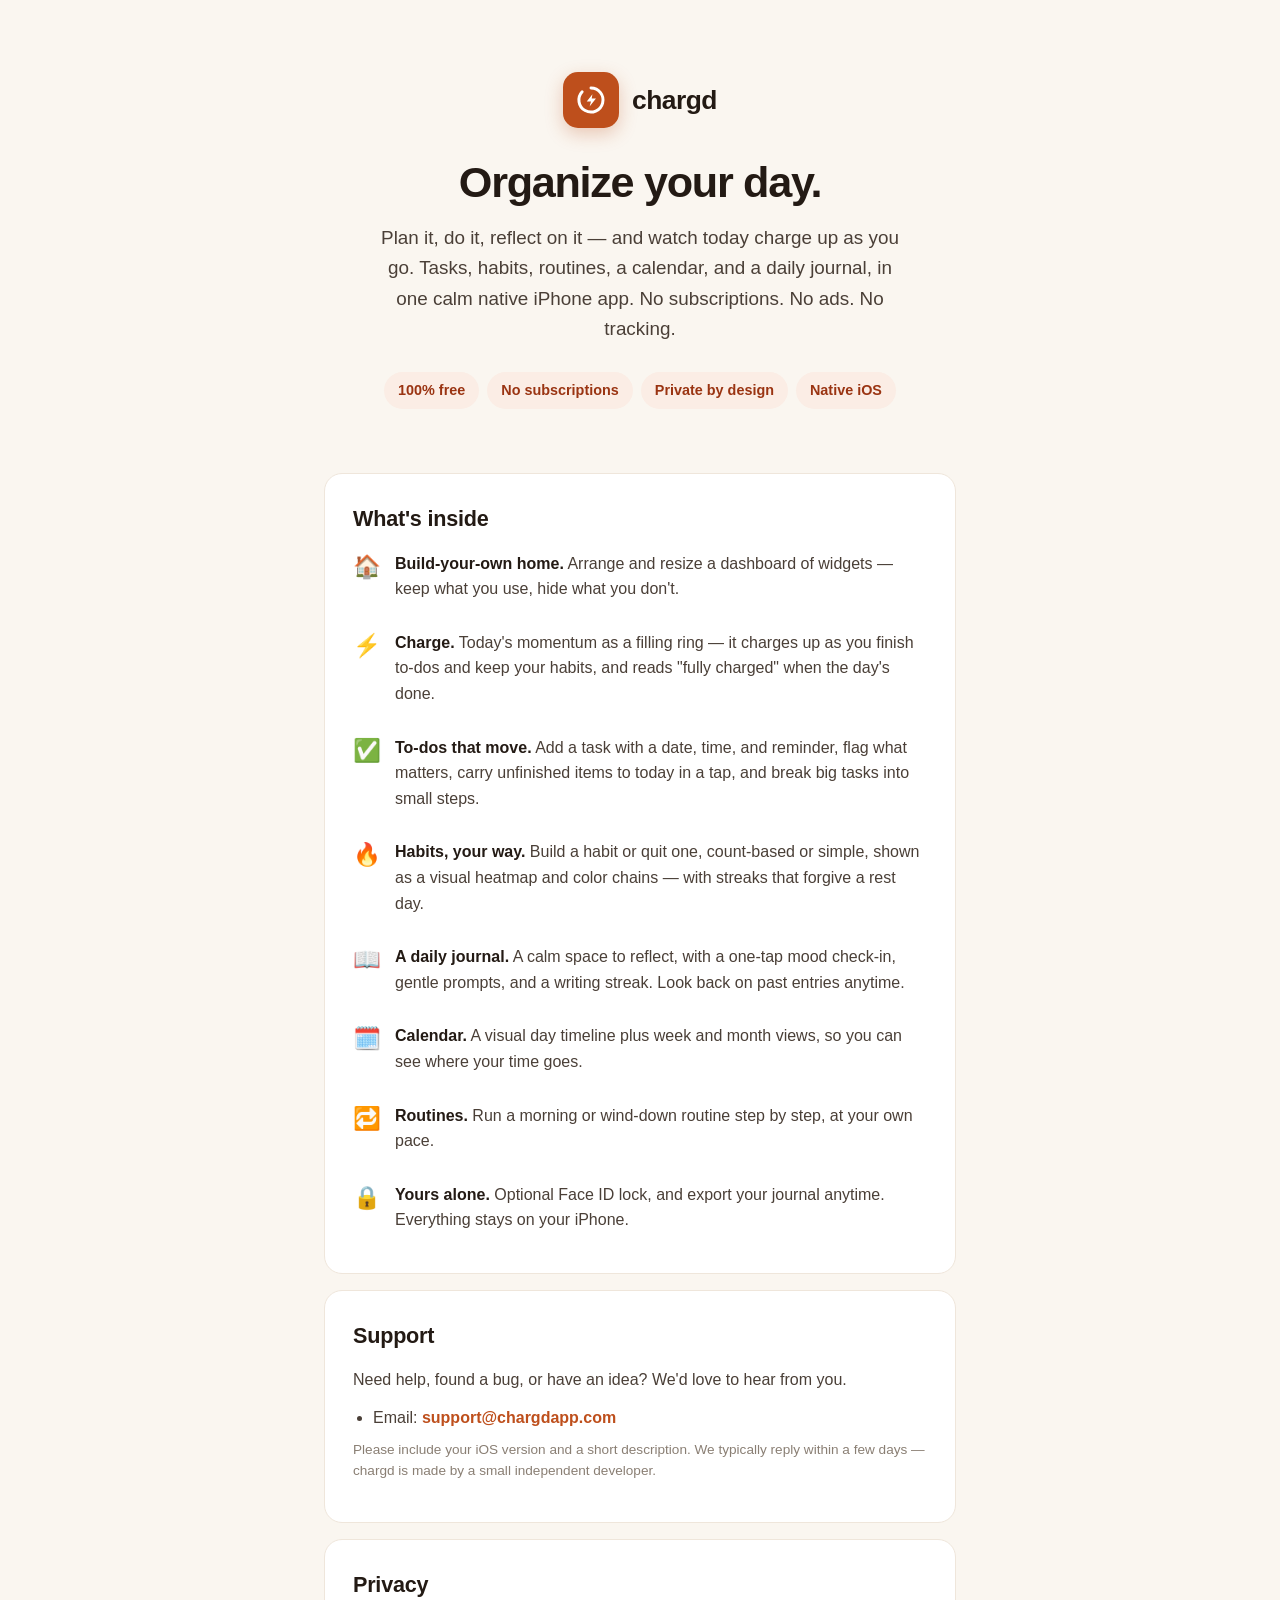
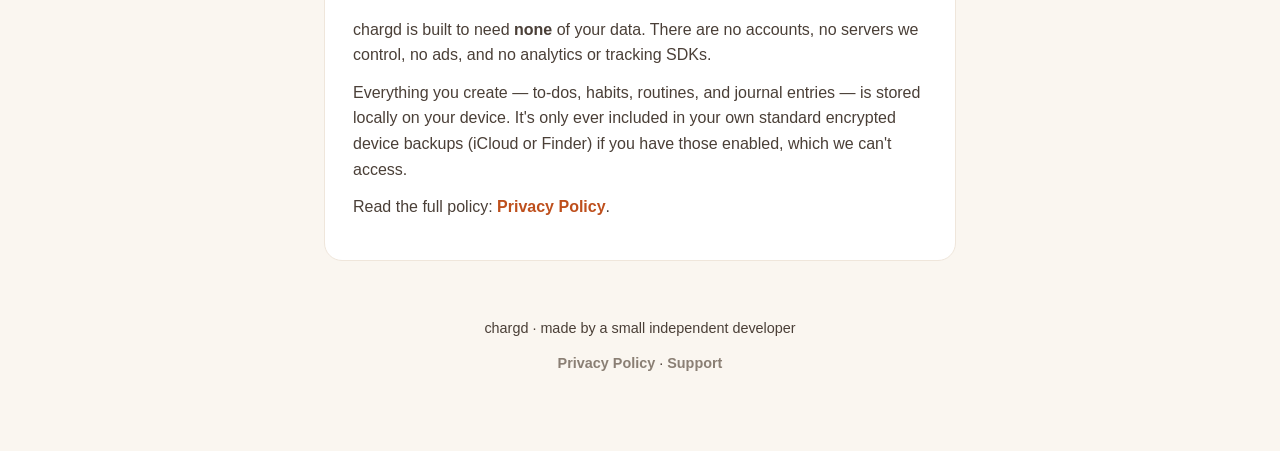
==== index.html @ a18f489c "chargd public site: landing, privacy policy, support Co-Authored-By: Claude Opus 4.8 <noreply@anthro" ====
<!DOCTYPE html>
<html lang="en">
<head>
<meta charset="UTF-8">
<meta name="viewport" content="width=device-width, initial-scale=1.0">
<title>chargd — Organize your day. Tasks, habits & journaling.</title>
<meta name="description" content="chargd is a free, native iOS app: build your own home screen of tasks, habits, routines, a calendar, and a daily journal. Watch today charge up as you go. No subscriptions, no ads, no tracking — everything stays on your device.">
<style>
  :root{
    --ink:#231a14; --ink-soft:#4a3f37; --ink-muted:#8a7f74;
    --accent:#be4f1c; --accent-deep:#9a3412; --accent-pale:#fbede5;
    --warm:#faf6f0; --card:#ffffff; --border:#efe6db; --radius:18px;
  }
  *{box-sizing:border-box;margin:0;padding:0}
  body{font-family:-apple-system,BlinkMacSystemFont,"SF Pro Text","Segoe UI",Roboto,sans-serif;
    background:var(--warm);color:var(--ink);line-height:1.6;-webkit-font-smoothing:antialiased}
  .wrap{max-width:680px;margin:0 auto;padding:0 24px}
  header{text-align:center;padding:72px 24px 48px}
  .logo{display:inline-flex;align-items:center;gap:13px;margin-bottom:30px}
  .logo-mark{width:56px;height:56px;border-radius:15px;background:var(--accent);
    display:flex;align-items:center;justify-content:center;box-shadow:0 6px 18px rgba(190,79,28,.28)}
  .logo-text{font-size:1.65rem;font-weight:700;letter-spacing:-.02em}
  h1{font-size:clamp(2rem,5vw,2.7rem);line-height:1.14;letter-spacing:-.03em;margin-bottom:16px}
  .sub{font-size:1.18rem;color:var(--ink-soft);max-width:540px;margin:0 auto}
  .pills{display:flex;flex-wrap:wrap;gap:8px;justify-content:center;margin-top:28px}
  .pill{background:var(--accent-pale);color:var(--accent-deep);font-weight:600;font-size:.9rem;
    padding:7px 14px;border-radius:20px}
  section{background:var(--card);border:1px solid var(--border);border-radius:var(--radius);
    padding:28px;margin:16px 0}
  h2{font-size:1.35rem;letter-spacing:-.01em;margin-bottom:14px}
  p{color:var(--ink-soft);margin-bottom:12px}
  ul{margin:0 0 4px 20px;color:var(--ink-soft)}
  li{margin-bottom:8px}
  a{color:var(--accent);text-decoration:none;font-weight:600}
  a:hover{text-decoration:underline}
  .feat{display:grid;gap:16px}
  .feat .row{display:flex;gap:14px;align-items:flex-start}
  .feat .emoji{font-size:1.4rem;line-height:1.4;flex:0 0 auto}
  .feat strong{color:var(--ink)}
  footer{text-align:center;padding:40px 24px 64px;color:var(--ink-muted);font-size:.9rem}
  footer a{color:var(--ink-muted)}
  .updated{font-size:.85rem;color:var(--ink-muted);margin-top:8px}
</style>
</head>
<body>
<header>
  <div class="wrap">
    <div class="logo">
      <span class="logo-mark" aria-hidden="true">
        <!-- Open charge ring with a centered lightning bolt — the chargd mark. -->
        <svg width="34" height="34" viewBox="0 0 48 48">
          <path d="M24 7 A17 17 0 1 1 11.5 12.4" fill="none" stroke="#fff" stroke-width="4.2" stroke-linecap="round"/>
          <path d="M26 16 L18 26 H24 L22 33 L31 22 H25 Z" fill="#fff"/>
        </svg>
      </span>
      <span class="logo-text">chargd</span>
    </div>
    <h1>Organize your day.</h1>
    <p class="sub">Plan it, do it, reflect on it — and watch today charge up as you go. Tasks, habits, routines, a calendar, and a daily journal, in one calm native iPhone app. No subscriptions. No ads. No tracking.</p>
    <div class="pills">
      <span class="pill">100% free</span>
      <span class="pill">No subscriptions</span>
      <span class="pill">Private by design</span>
      <span class="pill">Native iOS</span>
    </div>
  </div>
</header>

<main class="wrap">
  <section>
    <h2>What's inside</h2>
    <div class="feat">
      <div class="row"><span class="emoji">🏠</span><p><strong>Build-your-own home.</strong> Arrange and resize a dashboard of widgets — keep what you use, hide what you don't.</p></div>
      <div class="row"><span class="emoji">⚡</span><p><strong>Charge.</strong> Today's momentum as a filling ring — it charges up as you finish to-dos and keep your habits, and reads "fully charged" when the day's done.</p></div>
      <div class="row"><span class="emoji">✅</span><p><strong>To-dos that move.</strong> Add a task with a date, time, and reminder, flag what matters, carry unfinished items to today in a tap, and break big tasks into small steps.</p></div>
      <div class="row"><span class="emoji">🔥</span><p><strong>Habits, your way.</strong> Build a habit or quit one, count-based or simple, shown as a visual heatmap and color chains — with streaks that forgive a rest day.</p></div>
      <div class="row"><span class="emoji">📖</span><p><strong>A daily journal.</strong> A calm space to reflect, with a one-tap mood check-in, gentle prompts, and a writing streak. Look back on past entries anytime.</p></div>
      <div class="row"><span class="emoji">🗓️</span><p><strong>Calendar.</strong> A visual day timeline plus week and month views, so you can see where your time goes.</p></div>
      <div class="row"><span class="emoji">🔁</span><p><strong>Routines.</strong> Run a morning or wind-down routine step by step, at your own pace.</p></div>
      <div class="row"><span class="emoji">🔒</span><p><strong>Yours alone.</strong> Optional Face ID lock, and export your journal anytime. Everything stays on your iPhone.</p></div>
    </div>
  </section>

  <section id="support">
    <h2>Support</h2>
    <p>Need help, found a bug, or have an idea? We'd love to hear from you.</p>
    <ul>
      <li>Email: <a href="mailto:support@chargdapp.com">support@chargdapp.com</a></li>
    </ul>
    <p class="updated">Please include your iOS version and a short description. We typically reply within a few days — chargd is made by a small independent developer.</p>
  </section>

  <section id="privacy">
    <h2>Privacy</h2>
    <p>chargd is built to need <strong>none</strong> of your data. There are no accounts, no servers we control, no ads, and no analytics or tracking SDKs.</p>
    <p>Everything you create — to-dos, habits, routines, and journal entries — is stored locally on your device. It's only ever included in your own standard encrypted device backups (iCloud or Finder) if you have those enabled, which we can't access.</p>
    <p>Read the full policy: <a href="privacy.html">Privacy Policy</a>.</p>
  </section>
</main>

<footer>
  <div class="wrap">
    <p>chargd · made by a small independent developer</p>
    <p><a href="privacy.html">Privacy Policy</a> · <a href="support.html">Support</a></p>
  </div>
</footer>
</body>
</html>
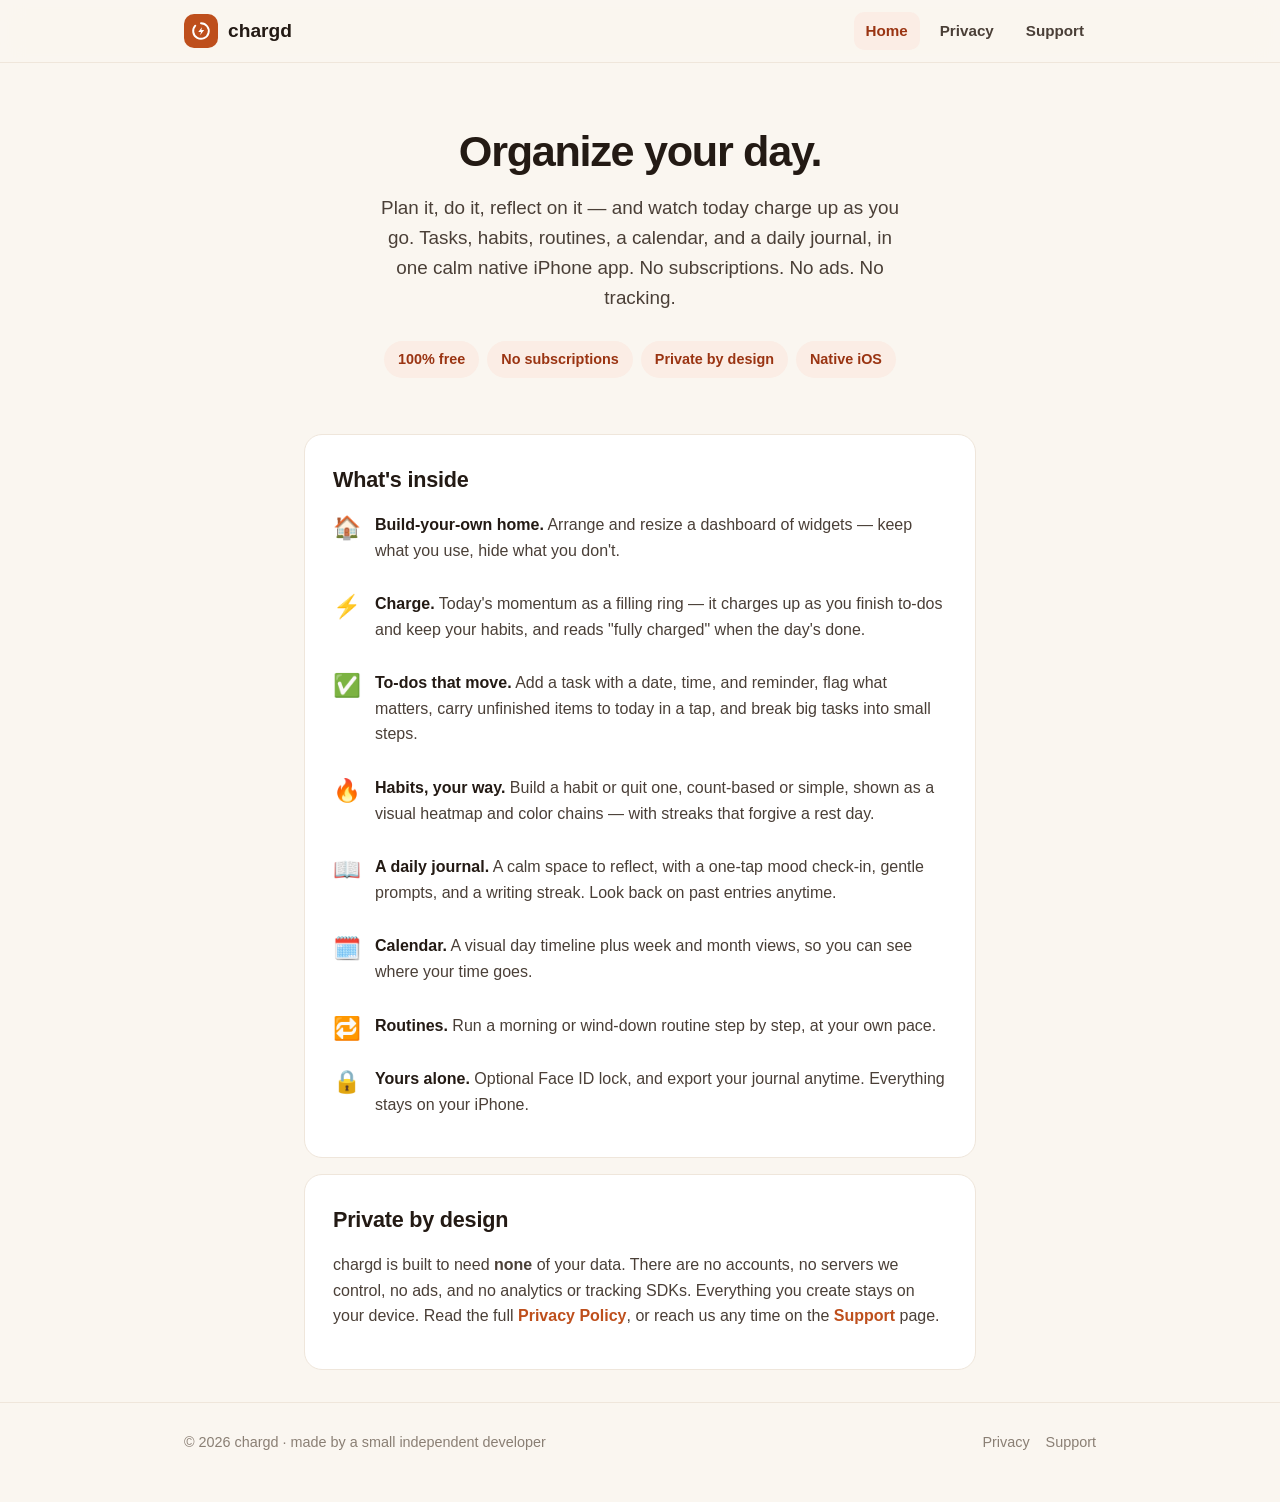
==== commit a09df9bb: "Add shared header + nav; unify pages to terracotta brand Co-Authored-By: Claude Opus 4.8 <noreply@an" ====
--- a/index.html
+++ b/index.html
@@ -5,56 +5,27 @@
 <meta name="viewport" content="width=device-width, initial-scale=1.0">
 <title>chargd — Organize your day. Tasks, habits & journaling.</title>
 <meta name="description" content="chargd is a free, native iOS app: build your own home screen of tasks, habits, routines, a calendar, and a daily journal. Watch today charge up as you go. No subscriptions, no ads, no tracking — everything stays on your device.">
-<style>
-  :root{
-    --ink:#231a14; --ink-soft:#4a3f37; --ink-muted:#8a7f74;
-    --accent:#be4f1c; --accent-deep:#9a3412; --accent-pale:#fbede5;
-    --warm:#faf6f0; --card:#ffffff; --border:#efe6db; --radius:18px;
-  }
-  *{box-sizing:border-box;margin:0;padding:0}
-  body{font-family:-apple-system,BlinkMacSystemFont,"SF Pro Text","Segoe UI",Roboto,sans-serif;
-    background:var(--warm);color:var(--ink);line-height:1.6;-webkit-font-smoothing:antialiased}
-  .wrap{max-width:680px;margin:0 auto;padding:0 24px}
-  header{text-align:center;padding:72px 24px 48px}
-  .logo{display:inline-flex;align-items:center;gap:13px;margin-bottom:30px}
-  .logo-mark{width:56px;height:56px;border-radius:15px;background:var(--accent);
-    display:flex;align-items:center;justify-content:center;box-shadow:0 6px 18px rgba(190,79,28,.28)}
-  .logo-text{font-size:1.65rem;font-weight:700;letter-spacing:-.02em}
-  h1{font-size:clamp(2rem,5vw,2.7rem);line-height:1.14;letter-spacing:-.03em;margin-bottom:16px}
-  .sub{font-size:1.18rem;color:var(--ink-soft);max-width:540px;margin:0 auto}
-  .pills{display:flex;flex-wrap:wrap;gap:8px;justify-content:center;margin-top:28px}
-  .pill{background:var(--accent-pale);color:var(--accent-deep);font-weight:600;font-size:.9rem;
-    padding:7px 14px;border-radius:20px}
-  section{background:var(--card);border:1px solid var(--border);border-radius:var(--radius);
-    padding:28px;margin:16px 0}
-  h2{font-size:1.35rem;letter-spacing:-.01em;margin-bottom:14px}
-  p{color:var(--ink-soft);margin-bottom:12px}
-  ul{margin:0 0 4px 20px;color:var(--ink-soft)}
-  li{margin-bottom:8px}
-  a{color:var(--accent);text-decoration:none;font-weight:600}
-  a:hover{text-decoration:underline}
-  .feat{display:grid;gap:16px}
-  .feat .row{display:flex;gap:14px;align-items:flex-start}
-  .feat .emoji{font-size:1.4rem;line-height:1.4;flex:0 0 auto}
-  .feat strong{color:var(--ink)}
-  footer{text-align:center;padding:40px 24px 64px;color:var(--ink-muted);font-size:.9rem}
-  footer a{color:var(--ink-muted)}
-  .updated{font-size:.85rem;color:var(--ink-muted);margin-top:8px}
-</style>
+<link rel="stylesheet" href="styles.css">
 </head>
 <body>
-<header>
+<header class="site-header">
+  <div class="nav">
+    <a class="brand" href="index.html">
+      <span class="mark" aria-hidden="true">
+        <svg width="22" height="22" viewBox="0 0 48 48"><path d="M24 7 A17 17 0 1 1 11.5 12.4" fill="none" stroke="#fff" stroke-width="4.2" stroke-linecap="round"/><path d="M26 16 L18 26 H24 L22 33 L31 22 H25 Z" fill="#fff"/></svg>
+      </span>
+      <span class="brand-name">chargd</span>
+    </a>
+    <nav class="nav-links">
+      <a href="index.html" class="active">Home</a>
+      <a href="privacy.html">Privacy</a>
+      <a href="support.html">Support</a>
+    </nav>
+  </div>
+</header>
+
+<header class="hero">
   <div class="wrap">
-    <div class="logo">
-      <span class="logo-mark" aria-hidden="true">
-        <!-- Open charge ring with a centered lightning bolt — the chargd mark. -->
-        <svg width="34" height="34" viewBox="0 0 48 48">
-          <path d="M24 7 A17 17 0 1 1 11.5 12.4" fill="none" stroke="#fff" stroke-width="4.2" stroke-linecap="round"/>
-          <path d="M26 16 L18 26 H24 L22 33 L31 22 H25 Z" fill="#fff"/>
-        </svg>
-      </span>
-      <span class="logo-text">chargd</span>
-    </div>
     <h1>Organize your day.</h1>
     <p class="sub">Plan it, do it, reflect on it — and watch today charge up as you go. Tasks, habits, routines, a calendar, and a daily journal, in one calm native iPhone app. No subscriptions. No ads. No tracking.</p>
     <div class="pills">
@@ -81,27 +52,16 @@
     </div>
   </section>
 
-  <section id="support">
-    <h2>Support</h2>
-    <p>Need help, found a bug, or have an idea? We'd love to hear from you.</p>
-    <ul>
-      <li>Email: <a href="mailto:support@chargdapp.com">support@chargdapp.com</a></li>
-    </ul>
-    <p class="updated">Please include your iOS version and a short description. We typically reply within a few days — chargd is made by a small independent developer.</p>
-  </section>
-
-  <section id="privacy">
-    <h2>Privacy</h2>
-    <p>chargd is built to need <strong>none</strong> of your data. There are no accounts, no servers we control, no ads, and no analytics or tracking SDKs.</p>
-    <p>Everything you create — to-dos, habits, routines, and journal entries — is stored locally on your device. It's only ever included in your own standard encrypted device backups (iCloud or Finder) if you have those enabled, which we can't access.</p>
-    <p>Read the full policy: <a href="privacy.html">Privacy Policy</a>.</p>
+  <section>
+    <h2>Private by design</h2>
+    <p>chargd is built to need <strong>none</strong> of your data. There are no accounts, no servers we control, no ads, and no analytics or tracking SDKs. Everything you create stays on your device. Read the full <a href="privacy.html">Privacy Policy</a>, or reach us any time on the <a href="support.html">Support</a> page.</p>
   </section>
 </main>
 
 <footer>
-  <div class="wrap">
-    <p>chargd · made by a small independent developer</p>
-    <p><a href="privacy.html">Privacy Policy</a> · <a href="support.html">Support</a></p>
+  <div class="inner">
+    <span>© 2026 chargd · made by a small independent developer</span>
+    <span class="foot-links"><a href="privacy.html">Privacy</a><a href="support.html">Support</a></span>
   </div>
 </footer>
 </body>
--- a/styles.css
+++ b/styles.css
@@ -0,0 +1,63 @@
+:root{
+  --ink:#231a14; --ink-soft:#4a3f37; --ink-muted:#8a7f74;
+  --accent:#be4f1c; --accent-deep:#9a3412; --accent-pale:#fbede5;
+  --warm:#faf6f0; --card:#ffffff; --border:#efe6db; --radius:18px;
+}
+*{box-sizing:border-box;margin:0;padding:0}
+html{scroll-behavior:smooth}
+body{font-family:-apple-system,BlinkMacSystemFont,"SF Pro Text","Segoe UI",Roboto,sans-serif;
+  background:var(--warm);color:var(--ink);line-height:1.6;-webkit-font-smoothing:antialiased}
+.wrap{max-width:720px;margin:0 auto;padding:0 24px}
+a{color:var(--accent);text-decoration:none;font-weight:600}
+a:hover{text-decoration:underline}
+
+/* Sticky header + nav */
+.site-header{position:sticky;top:0;z-index:50;background:rgba(250,246,240,.85);
+  backdrop-filter:saturate(180%) blur(12px);-webkit-backdrop-filter:saturate(180%) blur(12px);
+  border-bottom:1px solid var(--border)}
+.nav{max-width:960px;margin:0 auto;padding:12px 24px;display:flex;align-items:center;justify-content:space-between;gap:16px}
+.brand{display:inline-flex;align-items:center;gap:10px;font-weight:700;font-size:1.2rem;color:var(--ink)}
+.brand:hover{text-decoration:none}
+.brand .mark{width:34px;height:34px;border-radius:10px;background:var(--accent);
+  display:flex;align-items:center;justify-content:center;flex:0 0 auto}
+.nav-links{display:flex;align-items:center;gap:8px}
+.nav-links a{color:var(--ink-soft);font-weight:600;font-size:.95rem;padding:7px 12px;border-radius:10px}
+.nav-links a:hover{background:var(--accent-pale);color:var(--accent-deep);text-decoration:none}
+.nav-links a.active{color:var(--accent-deep);background:var(--accent-pale)}
+
+/* Hero (landing) */
+.hero{text-align:center;padding:64px 24px 40px}
+.hero h1{font-size:clamp(2rem,5vw,2.7rem);line-height:1.14;letter-spacing:-.03em;margin-bottom:16px}
+.hero .sub{font-size:1.18rem;color:var(--ink-soft);max-width:540px;margin:0 auto}
+.pills{display:flex;flex-wrap:wrap;gap:8px;justify-content:center;margin-top:28px}
+.pill{background:var(--accent-pale);color:var(--accent-deep);font-weight:600;font-size:.9rem;padding:7px 14px;border-radius:20px}
+
+/* Content + cards */
+.page{padding:48px 0 24px}
+.page h1{font-size:2rem;letter-spacing:-.02em;margin-bottom:6px}
+.page .updated{color:var(--ink-muted);font-size:.9rem;margin-bottom:8px}
+.page .lead{font-size:1.05rem;color:var(--ink-soft);margin:16px 0}
+section{background:var(--card);border:1px solid var(--border);border-radius:var(--radius);padding:28px;margin:16px 0}
+h2{font-size:1.35rem;letter-spacing:-.01em;margin:0 0 14px}
+.page > h2{margin-top:32px}
+p{color:var(--ink-soft);margin-bottom:12px}
+ul{margin:0 0 4px 20px;color:var(--ink-soft)}
+li{margin-bottom:8px}
+.feat{display:grid;gap:16px}
+.feat .row{display:flex;gap:14px;align-items:flex-start}
+.feat .emoji{font-size:1.4rem;line-height:1.4;flex:0 0 auto}
+.feat strong{color:var(--ink)}
+.faq dt{font-weight:600;color:var(--ink);margin-top:16px}
+.faq dd{margin:4px 0 0;color:var(--ink-soft)}
+
+footer{border-top:1px solid var(--border);margin-top:32px}
+footer .inner{max-width:960px;margin:0 auto;padding:28px 24px 48px;color:var(--ink-muted);font-size:.9rem;
+  display:flex;flex-wrap:wrap;gap:6px 16px;align-items:center;justify-content:space-between}
+footer a{color:var(--ink-muted);font-weight:500}
+footer .foot-links{display:flex;gap:16px}
+
+@media (max-width:480px){
+  .brand-name{display:none}
+  .nav{padding:10px 16px}
+  .wrap{padding:0 16px}
+}
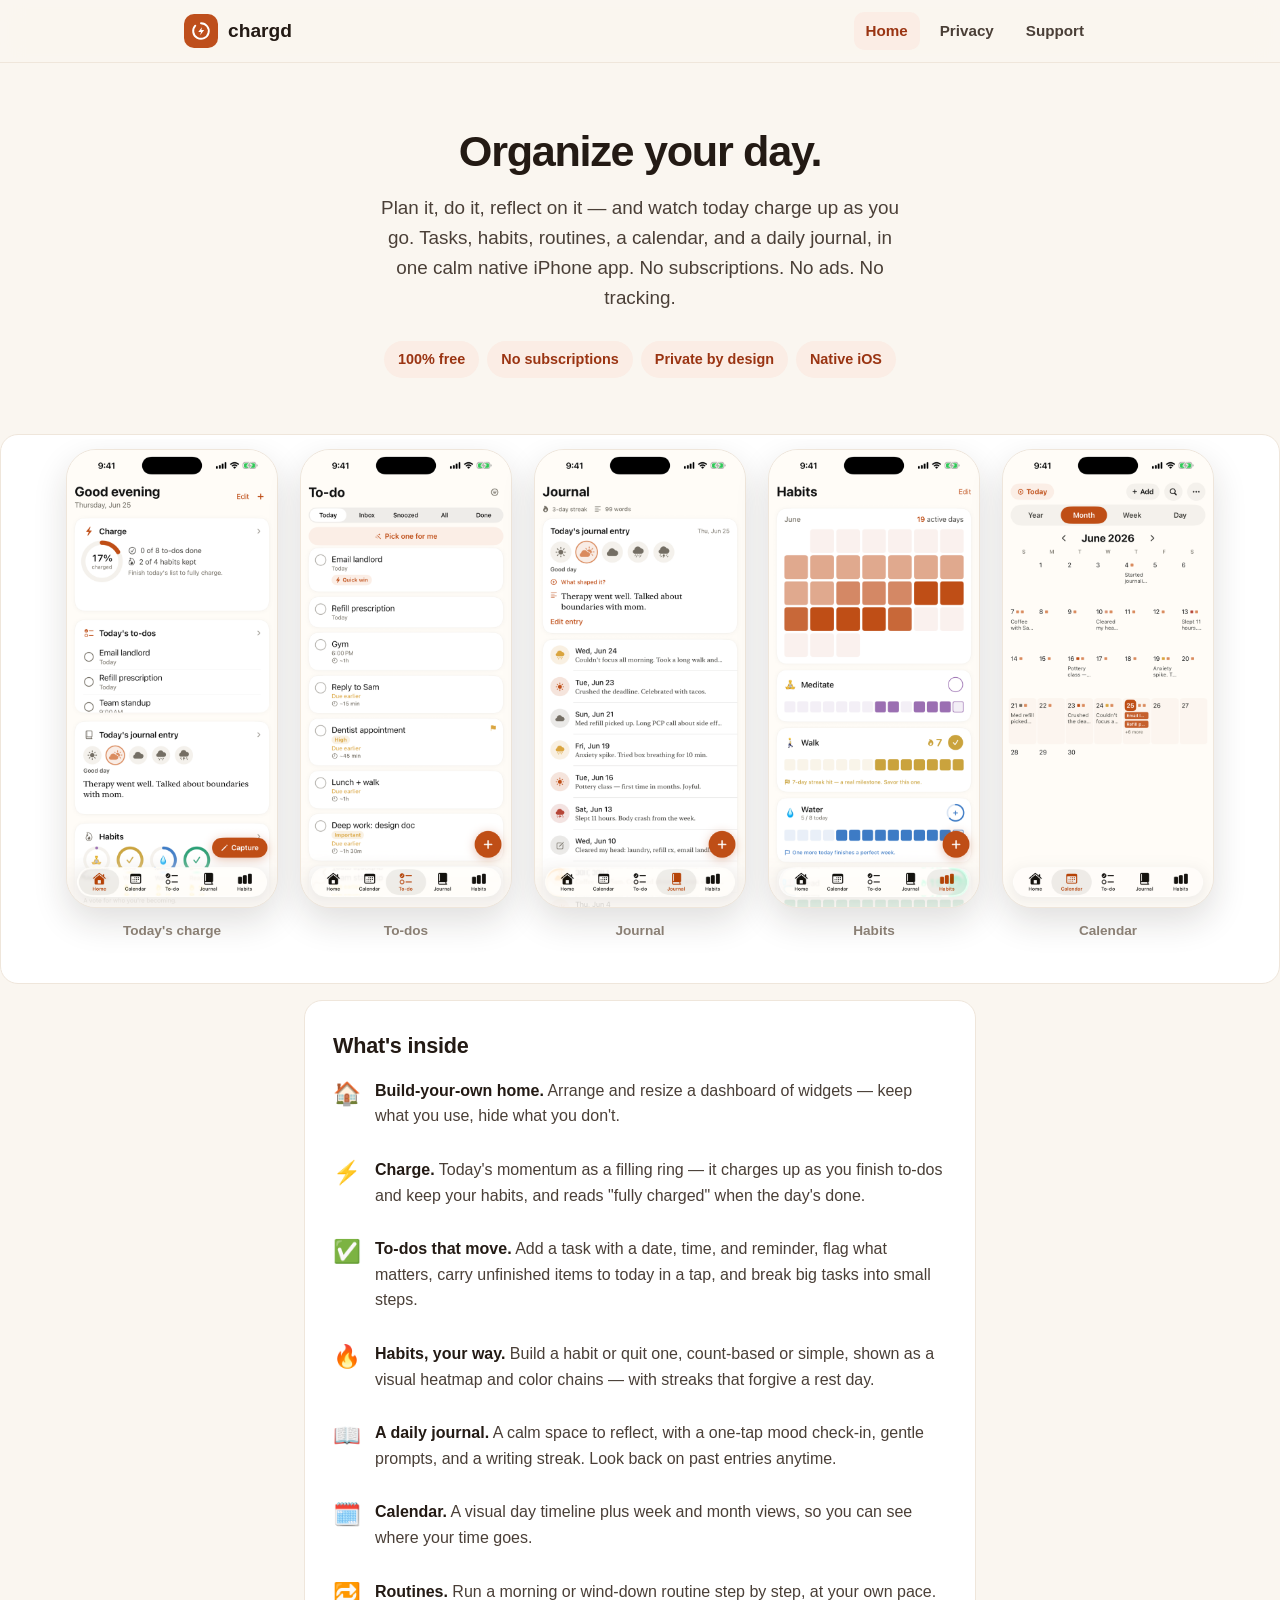
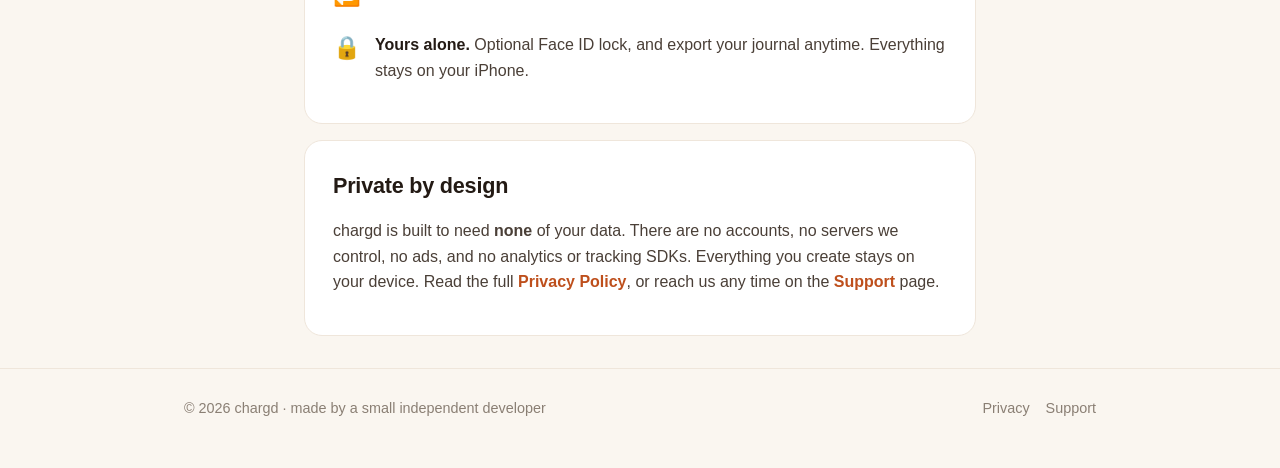
==== commit b440e22f: "Add app screenshot gallery to the homepage Co-Authored-By: Claude Opus 4.8 <noreply@anthropic.com>" ====
--- a/index.html
+++ b/index.html
@@ -37,6 +37,16 @@
   </div>
 </header>
 
+<section class="shots" aria-label="App screenshots">
+  <div class="shot-row">
+    <figure class="shot"><img src="images/home.png" width="212" alt="chargd Home — the Charge ring, today's to-dos, journal, and habits" loading="lazy"><figcaption>Today's charge</figcaption></figure>
+    <figure class="shot"><img src="images/todo.png" width="212" alt="Today's to-dos with due times" loading="lazy"><figcaption>To-dos</figcaption></figure>
+    <figure class="shot"><img src="images/journal.png" width="212" alt="Daily journal with a one-tap mood and reflection" loading="lazy"><figcaption>Journal</figcaption></figure>
+    <figure class="shot"><img src="images/habits.png" width="212" alt="Habit heatmap and color streak chains" loading="lazy"><figcaption>Habits</figcaption></figure>
+    <figure class="shot"><img src="images/calendar.png" width="212" alt="Calendar month view" loading="lazy"><figcaption>Calendar</figcaption></figure>
+  </div>
+</section>
+
 <main class="wrap">
   <section>
     <h2>What's inside</h2>
--- a/styles.css
+++ b/styles.css
@@ -32,6 +32,16 @@
 .pills{display:flex;flex-wrap:wrap;gap:8px;justify-content:center;margin-top:28px}
 .pill{background:var(--accent-pale);color:var(--accent-deep);font-weight:600;font-size:.9rem;padding:7px 14px;border-radius:20px}
 
+/* Screenshot gallery */
+.shots{padding:4px 0 24px}
+.shot-row{display:flex;gap:22px;overflow-x:auto;padding:10px 24px 18px;
+  scroll-snap-type:x mandatory;-webkit-overflow-scrolling:touch}
+.shot{flex:0 0 auto;scroll-snap-align:center;text-align:center;margin:0}
+.shot img{width:212px;height:auto;display:block;border-radius:30px;
+  border:1px solid var(--border);box-shadow:0 14px 34px rgba(35,26,20,.14);background:#fff}
+.shot figcaption{margin-top:12px;font-size:.85rem;color:var(--ink-muted);font-weight:600}
+@media (min-width:1140px){ .shot-row{justify-content:center} }
+
 /* Content + cards */
 .page{padding:48px 0 24px}
 .page h1{font-size:2rem;letter-spacing:-.02em;margin-bottom:6px}
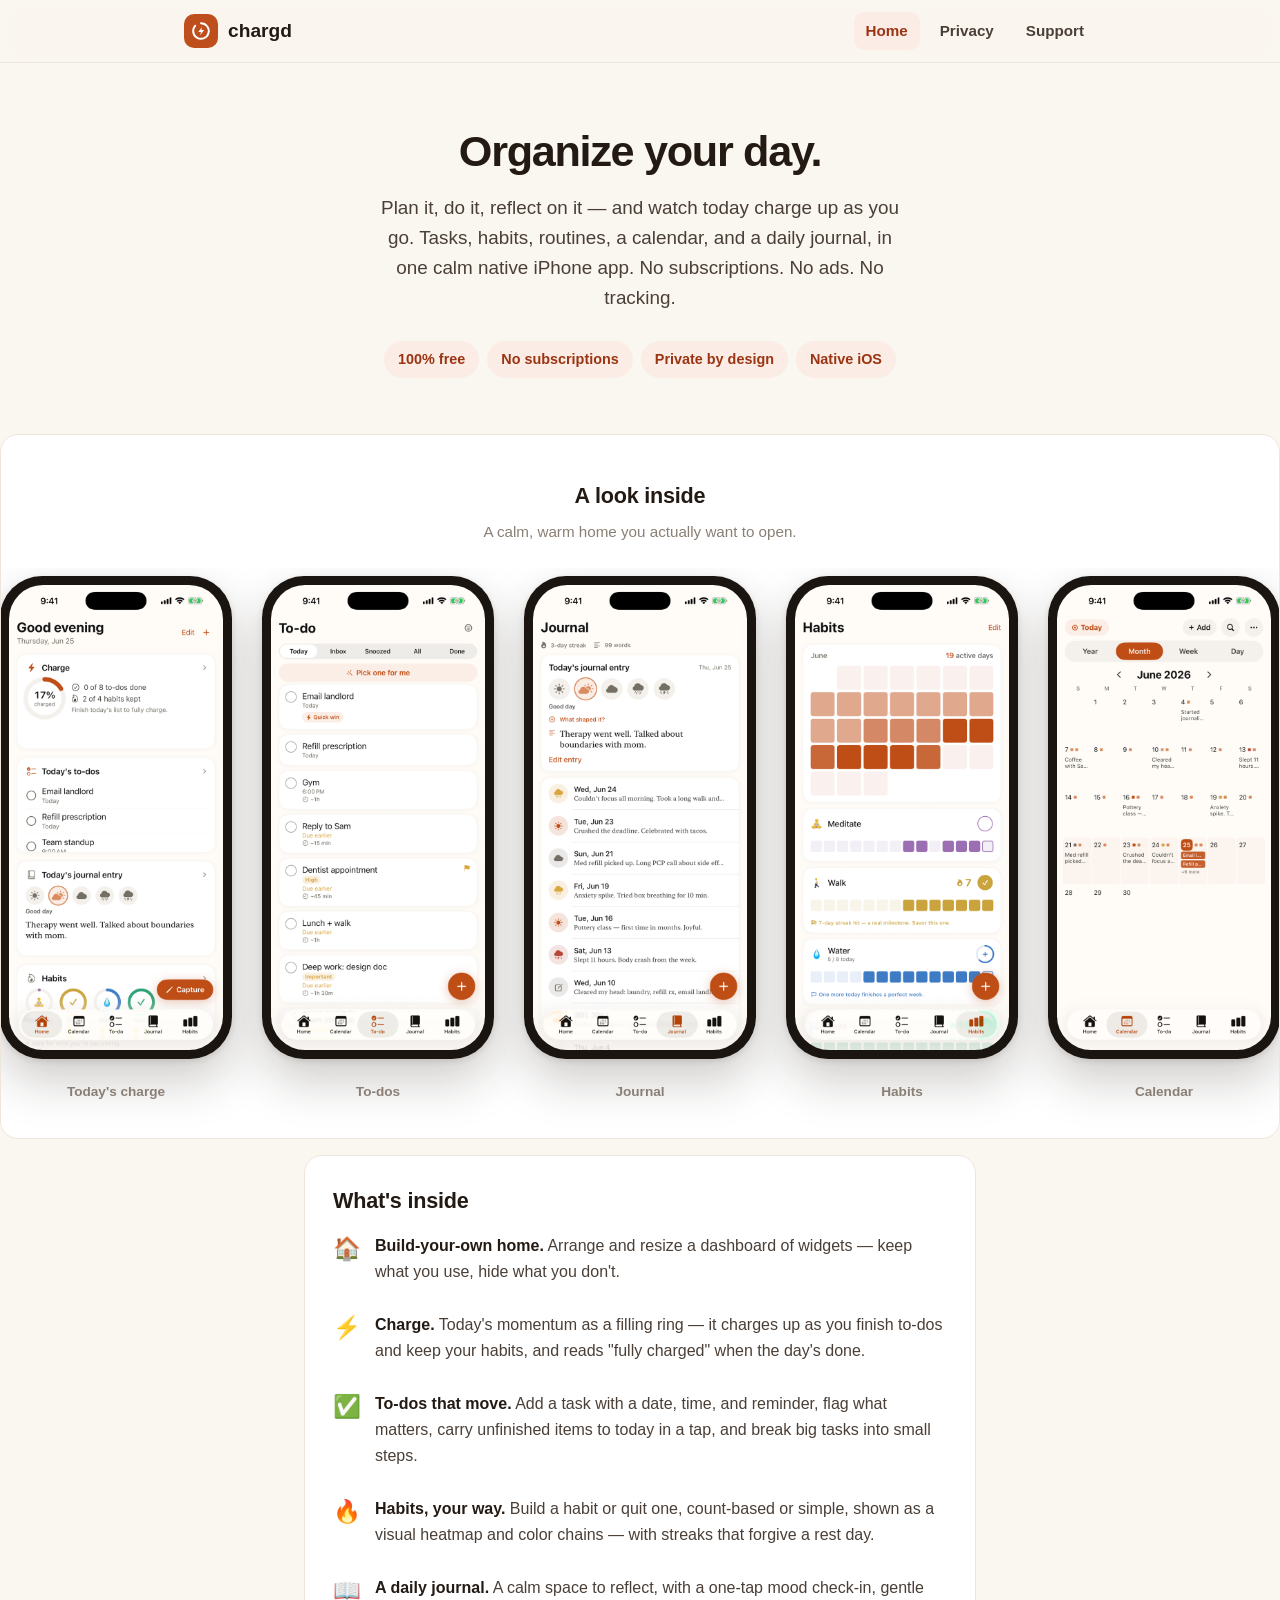
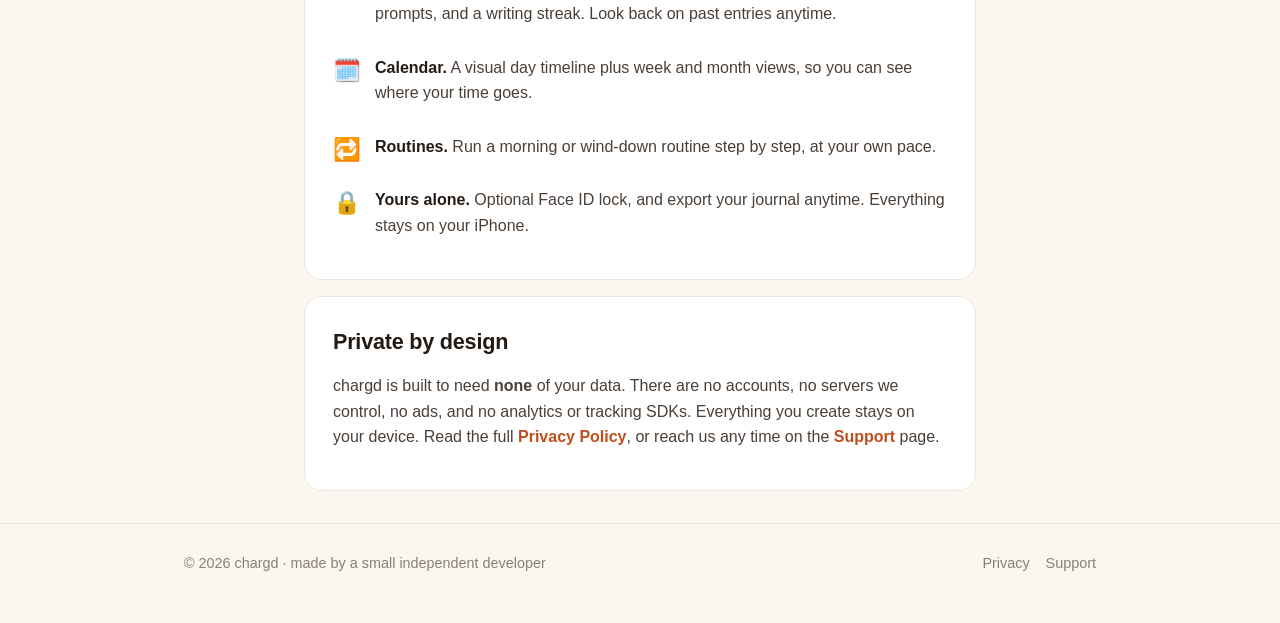
==== commit 789a0c5c: "Polish screenshot gallery: phone frames + titled section Co-Authored-By: Claude Opus 4.8 <noreply@an" ====
--- a/index.html
+++ b/index.html
@@ -38,12 +38,14 @@
 </header>
 
 <section class="shots" aria-label="App screenshots">
+  <h2>A look inside</h2>
+  <p class="shots-sub">A calm, warm home you actually want to open.</p>
   <div class="shot-row">
-    <figure class="shot"><img src="images/home.png" width="212" alt="chargd Home — the Charge ring, today's to-dos, journal, and habits" loading="lazy"><figcaption>Today's charge</figcaption></figure>
-    <figure class="shot"><img src="images/todo.png" width="212" alt="Today's to-dos with due times" loading="lazy"><figcaption>To-dos</figcaption></figure>
-    <figure class="shot"><img src="images/journal.png" width="212" alt="Daily journal with a one-tap mood and reflection" loading="lazy"><figcaption>Journal</figcaption></figure>
-    <figure class="shot"><img src="images/habits.png" width="212" alt="Habit heatmap and color streak chains" loading="lazy"><figcaption>Habits</figcaption></figure>
-    <figure class="shot"><img src="images/calendar.png" width="212" alt="Calendar month view" loading="lazy"><figcaption>Calendar</figcaption></figure>
+    <figure class="shot"><span class="phone"><img src="images/home.png" width="214" alt="chargd Home — the Charge ring, today's to-dos, journal, and habits" loading="lazy"></span><figcaption>Today's charge</figcaption></figure>
+    <figure class="shot"><span class="phone"><img src="images/todo.png" width="214" alt="Today's to-dos with due times" loading="lazy"></span><figcaption>To-dos</figcaption></figure>
+    <figure class="shot"><span class="phone"><img src="images/journal.png" width="214" alt="Daily journal with a one-tap mood and reflection" loading="lazy"></span><figcaption>Journal</figcaption></figure>
+    <figure class="shot"><span class="phone"><img src="images/habits.png" width="214" alt="Habit heatmap and color streak chains" loading="lazy"></span><figcaption>Habits</figcaption></figure>
+    <figure class="shot"><span class="phone"><img src="images/calendar.png" width="214" alt="Calendar month view" loading="lazy"></span><figcaption>Calendar</figcaption></figure>
   </div>
 </section>
 
--- a/styles.css
+++ b/styles.css
@@ -33,14 +33,18 @@
 .pill{background:var(--accent-pale);color:var(--accent-deep);font-weight:600;font-size:.9rem;padding:7px 14px;border-radius:20px}
 
 /* Screenshot gallery */
-.shots{padding:4px 0 24px}
-.shot-row{display:flex;gap:22px;overflow-x:auto;padding:10px 24px 18px;
-  scroll-snap-type:x mandatory;-webkit-overflow-scrolling:touch}
+.shots{padding:44px 0 8px;text-align:center}
+.shots h2{margin-bottom:6px}
+.shots .shots-sub{color:var(--ink-muted);font-size:.95rem;margin-bottom:24px}
+.shot-row{display:flex;gap:30px;overflow-x:auto;padding:8px 24px 28px;
+  scroll-snap-type:x mandatory;-webkit-overflow-scrolling:touch;scrollbar-width:none}
+.shot-row::-webkit-scrollbar{display:none}
 .shot{flex:0 0 auto;scroll-snap-align:center;text-align:center;margin:0}
-.shot img{width:212px;height:auto;display:block;border-radius:30px;
-  border:1px solid var(--border);box-shadow:0 14px 34px rgba(35,26,20,.14);background:#fff}
-.shot figcaption{margin-top:12px;font-size:.85rem;color:var(--ink-muted);font-weight:600}
-@media (min-width:1140px){ .shot-row{justify-content:center} }
+.phone{background:#1b1511;border-radius:42px;padding:9px;display:inline-block;
+  box-shadow:0 22px 48px rgba(35,26,20,.22),0 2px 6px rgba(35,26,20,.12)}
+.phone img{width:214px;height:auto;display:block;border-radius:34px;background:#fff}
+.shot figcaption{margin-top:14px;font-size:.85rem;color:var(--ink-muted);font-weight:600}
+@media (min-width:1180px){ .shot-row{justify-content:center} }
 
 /* Content + cards */
 .page{padding:48px 0 24px}
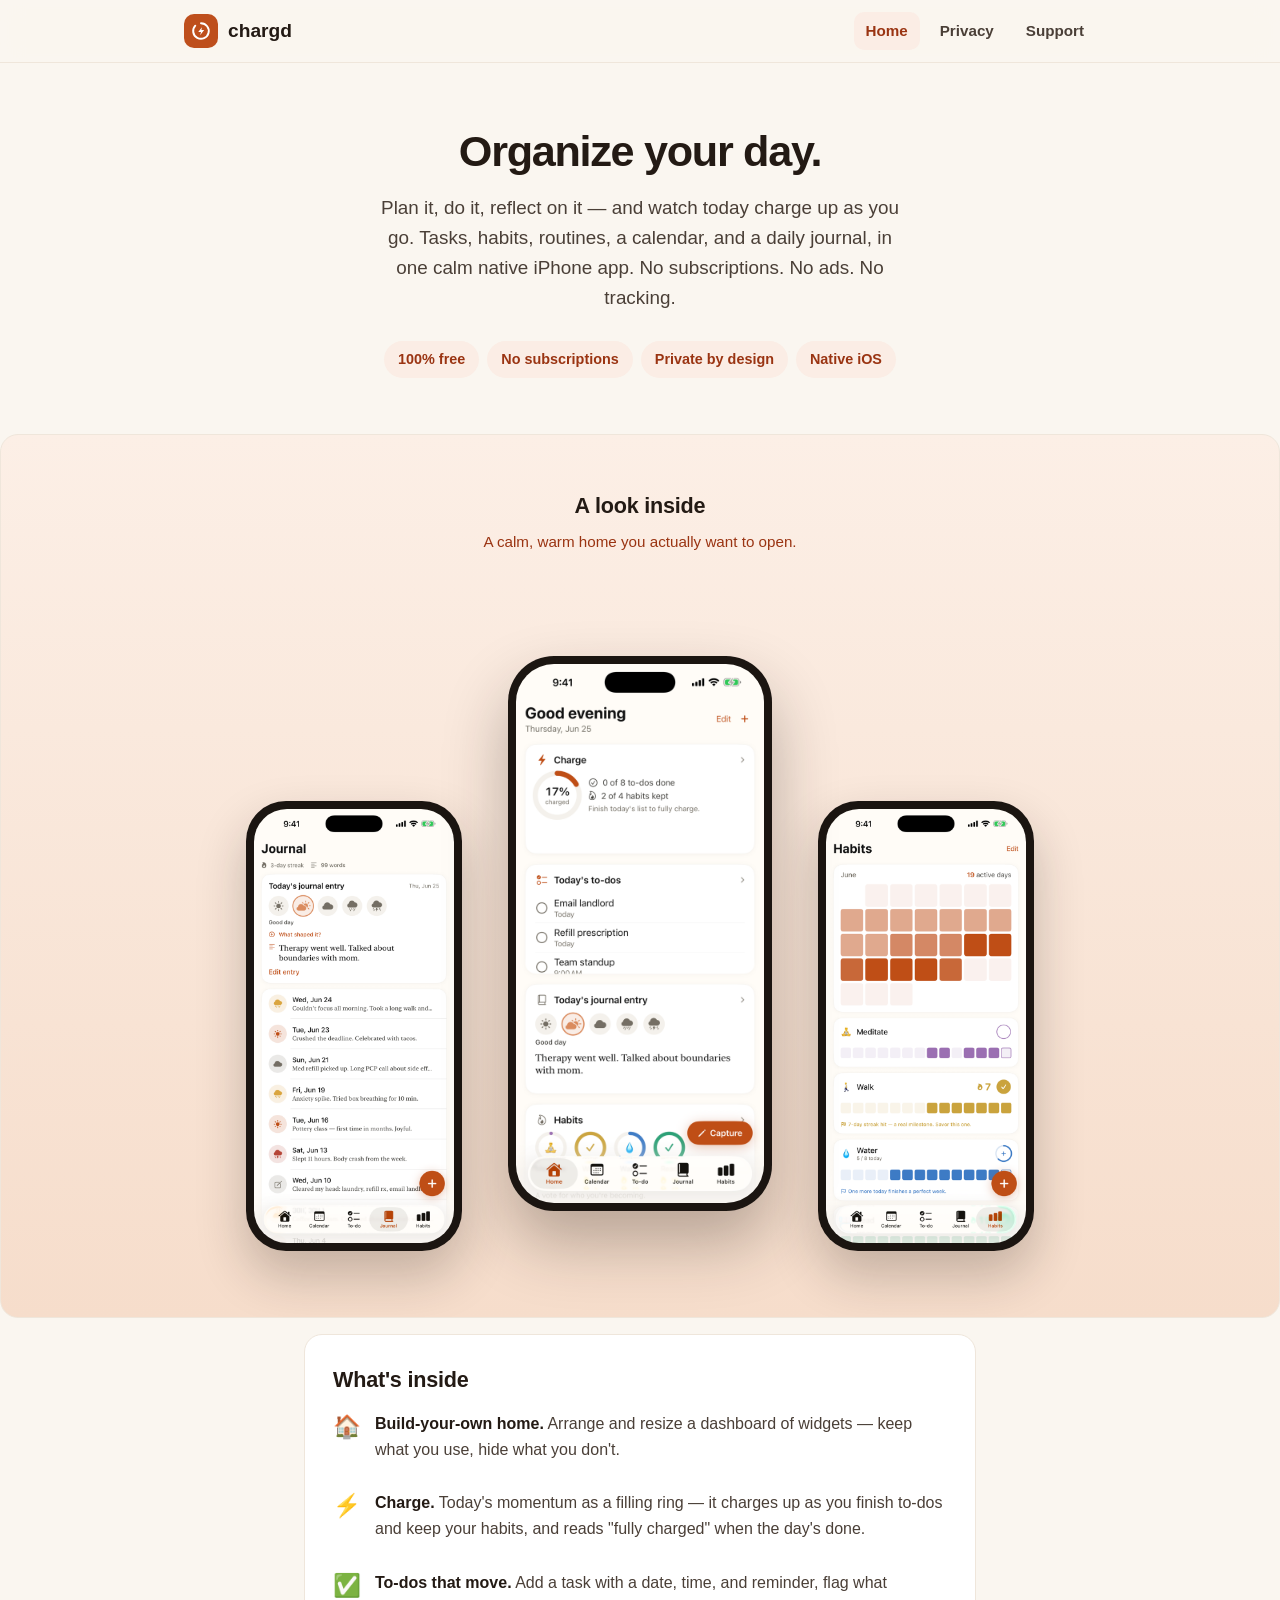
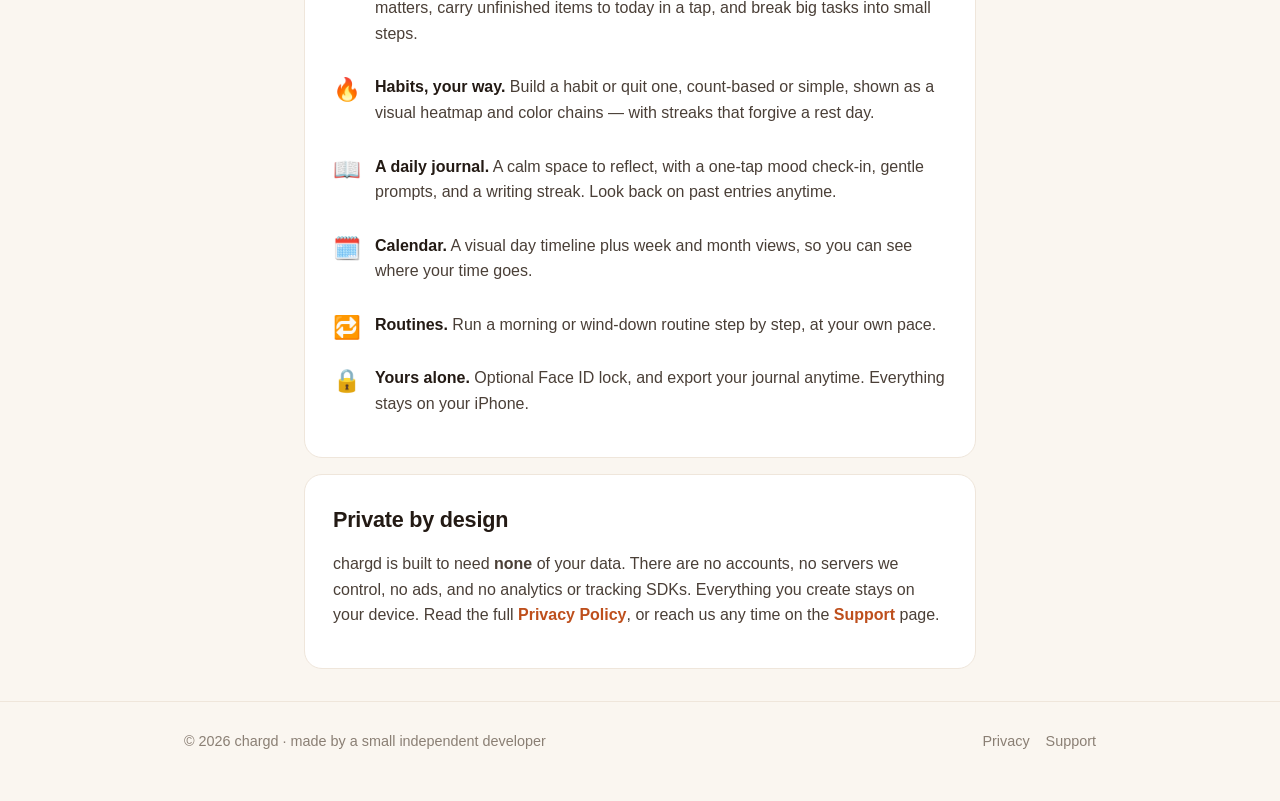
==== commit ed5490fa: "Gallery: centered phone trio (Home hero) instead of scrolling row Co-Authored-By: Claude Opus 4.8 <n" ====
--- a/index.html
+++ b/index.html
@@ -41,11 +41,9 @@
   <h2>A look inside</h2>
   <p class="shots-sub">A calm, warm home you actually want to open.</p>
   <div class="shot-row">
-    <figure class="shot"><span class="phone"><img src="images/home.png" width="214" alt="chargd Home — the Charge ring, today's to-dos, journal, and habits" loading="lazy"></span><figcaption>Today's charge</figcaption></figure>
-    <figure class="shot"><span class="phone"><img src="images/todo.png" width="214" alt="Today's to-dos with due times" loading="lazy"></span><figcaption>To-dos</figcaption></figure>
-    <figure class="shot"><span class="phone"><img src="images/journal.png" width="214" alt="Daily journal with a one-tap mood and reflection" loading="lazy"></span><figcaption>Journal</figcaption></figure>
-    <figure class="shot"><span class="phone"><img src="images/habits.png" width="214" alt="Habit heatmap and color streak chains" loading="lazy"></span><figcaption>Habits</figcaption></figure>
-    <figure class="shot"><span class="phone"><img src="images/calendar.png" width="214" alt="Calendar month view" loading="lazy"></span><figcaption>Calendar</figcaption></figure>
+    <figure class="shot side"><span class="phone"><img src="images/journal.png" width="200" alt="Daily journal with a one-tap mood and reflection" loading="lazy"></span></figure>
+    <figure class="shot hero"><span class="phone"><img src="images/home.png" width="248" alt="chargd Home — the Charge ring, today's to-dos, journal, and habits" loading="lazy"></span></figure>
+    <figure class="shot side"><span class="phone"><img src="images/habits.png" width="200" alt="Habit heatmap and color streak chains" loading="lazy"></span></figure>
   </div>
 </section>
 
--- a/styles.css
+++ b/styles.css
@@ -32,19 +32,24 @@
 .pills{display:flex;flex-wrap:wrap;gap:8px;justify-content:center;margin-top:28px}
 .pill{background:var(--accent-pale);color:var(--accent-deep);font-weight:600;font-size:.9rem;padding:7px 14px;border-radius:20px}
 
-/* Screenshot gallery */
-.shots{padding:44px 0 8px;text-align:center}
+/* Screenshot gallery — warm band, centered phone trio (Home hero in the middle) */
+.shots{padding:54px 0 58px;text-align:center;
+  background:linear-gradient(180deg,#fcefe6 0%,#f6ddcb 100%);
+  border-top:1px solid var(--border);border-bottom:1px solid var(--border);overflow:hidden}
 .shots h2{margin-bottom:6px}
-.shots .shots-sub{color:var(--ink-muted);font-size:.95rem;margin-bottom:24px}
-.shot-row{display:flex;gap:30px;overflow-x:auto;padding:8px 24px 28px;
-  scroll-snap-type:x mandatory;-webkit-overflow-scrolling:touch;scrollbar-width:none}
-.shot-row::-webkit-scrollbar{display:none}
-.shot{flex:0 0 auto;scroll-snap-align:center;text-align:center;margin:0}
-.phone{background:#1b1511;border-radius:42px;padding:9px;display:inline-block;
-  box-shadow:0 22px 48px rgba(35,26,20,.22),0 2px 6px rgba(35,26,20,.12)}
-.phone img{width:214px;height:auto;display:block;border-radius:34px;background:#fff}
-.shot figcaption{margin-top:14px;font-size:.85rem;color:var(--ink-muted);font-weight:600}
-@media (min-width:1180px){ .shot-row{justify-content:center} }
+.shots .shots-sub{color:var(--accent-deep);font-size:.95rem;margin-bottom:38px}
+.shot-row{display:flex;justify-content:center;align-items:flex-end;gap:22px;padding:0 16px}
+.shot{margin:0}
+.phone{background:#1b1511;border-radius:40px;padding:8px;display:inline-block;
+  box-shadow:0 24px 50px rgba(35,26,20,.24)}
+.phone img{display:block;border-radius:33px;background:#fff;width:200px;height:auto}
+.shot.hero{position:relative;z-index:1}
+.shot.hero .phone{border-radius:46px;box-shadow:0 32px 64px rgba(35,26,20,.30)}
+.shot.hero .phone img{width:248px;border-radius:38px}
+@media (max-width:760px){
+  .shot.side{display:none}
+  .shot.hero .phone img{width:236px}
+}
 
 /* Content + cards */
 .page{padding:48px 0 24px}
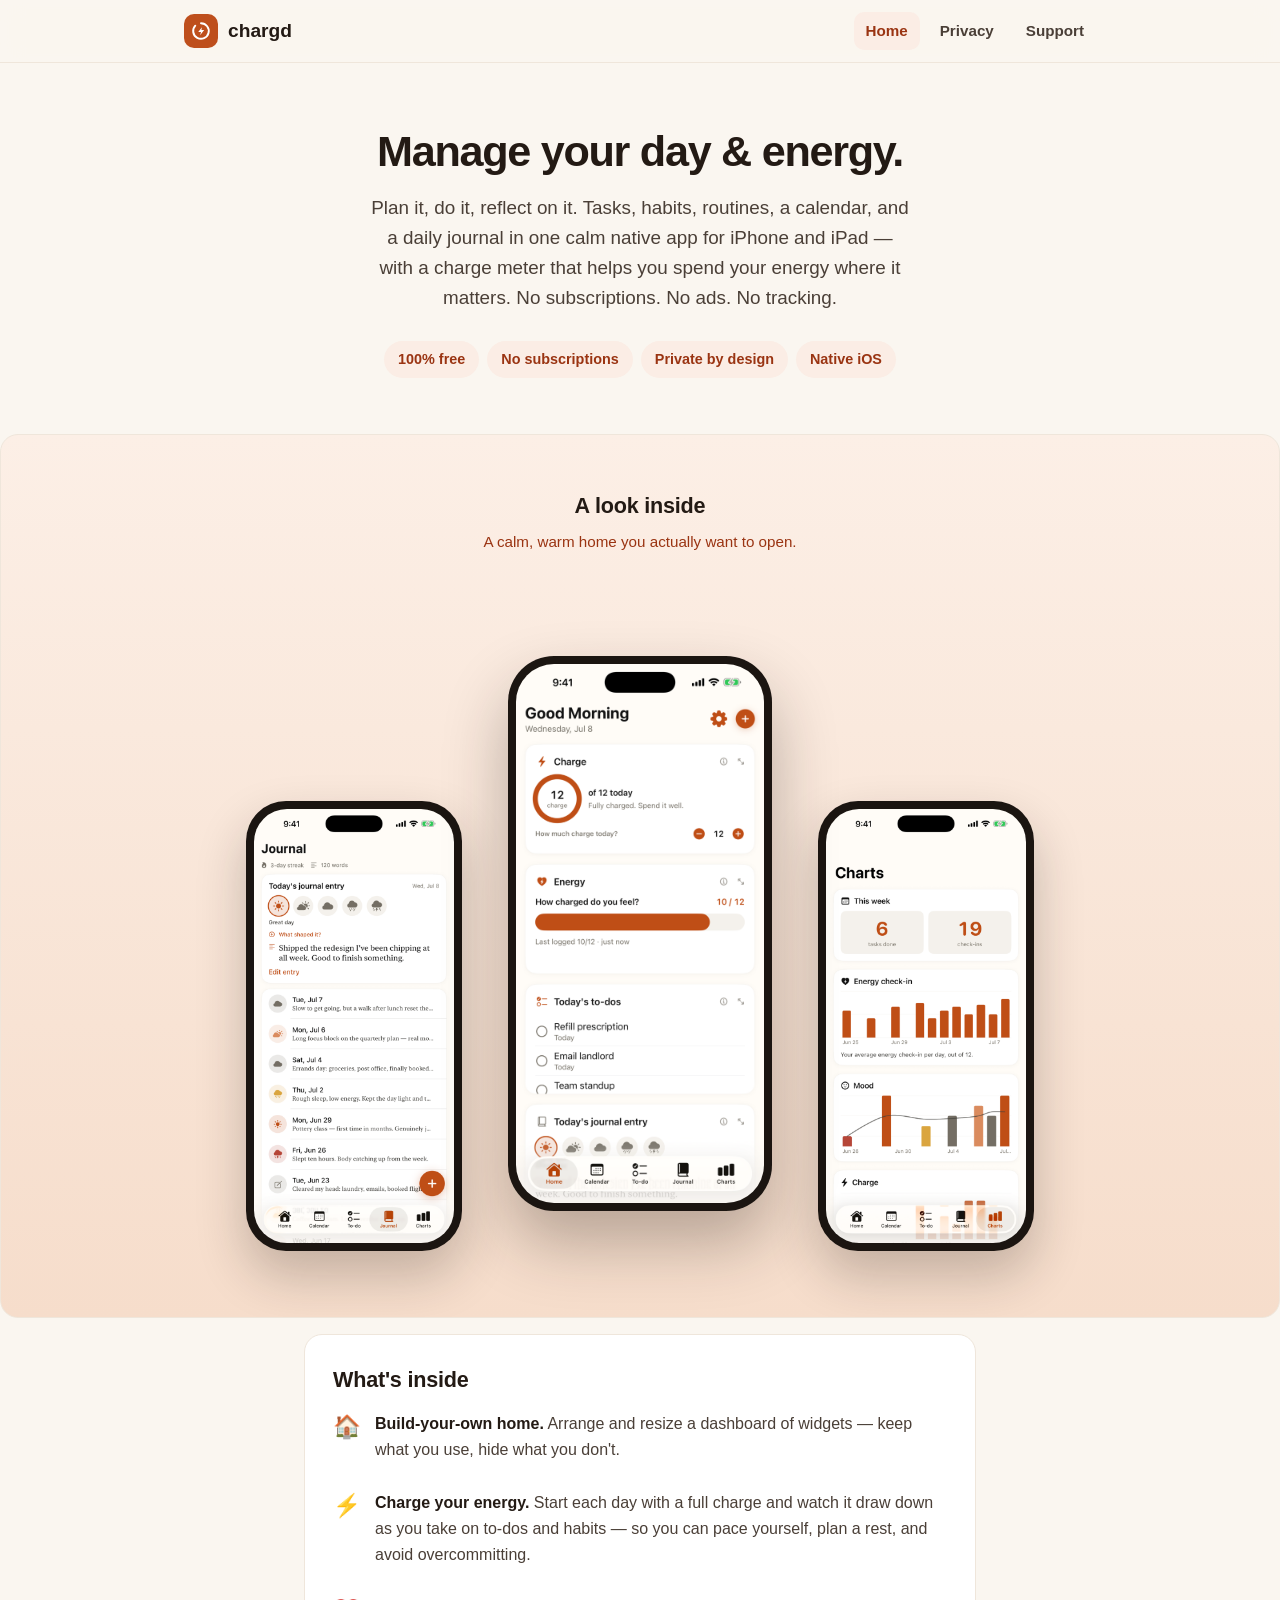
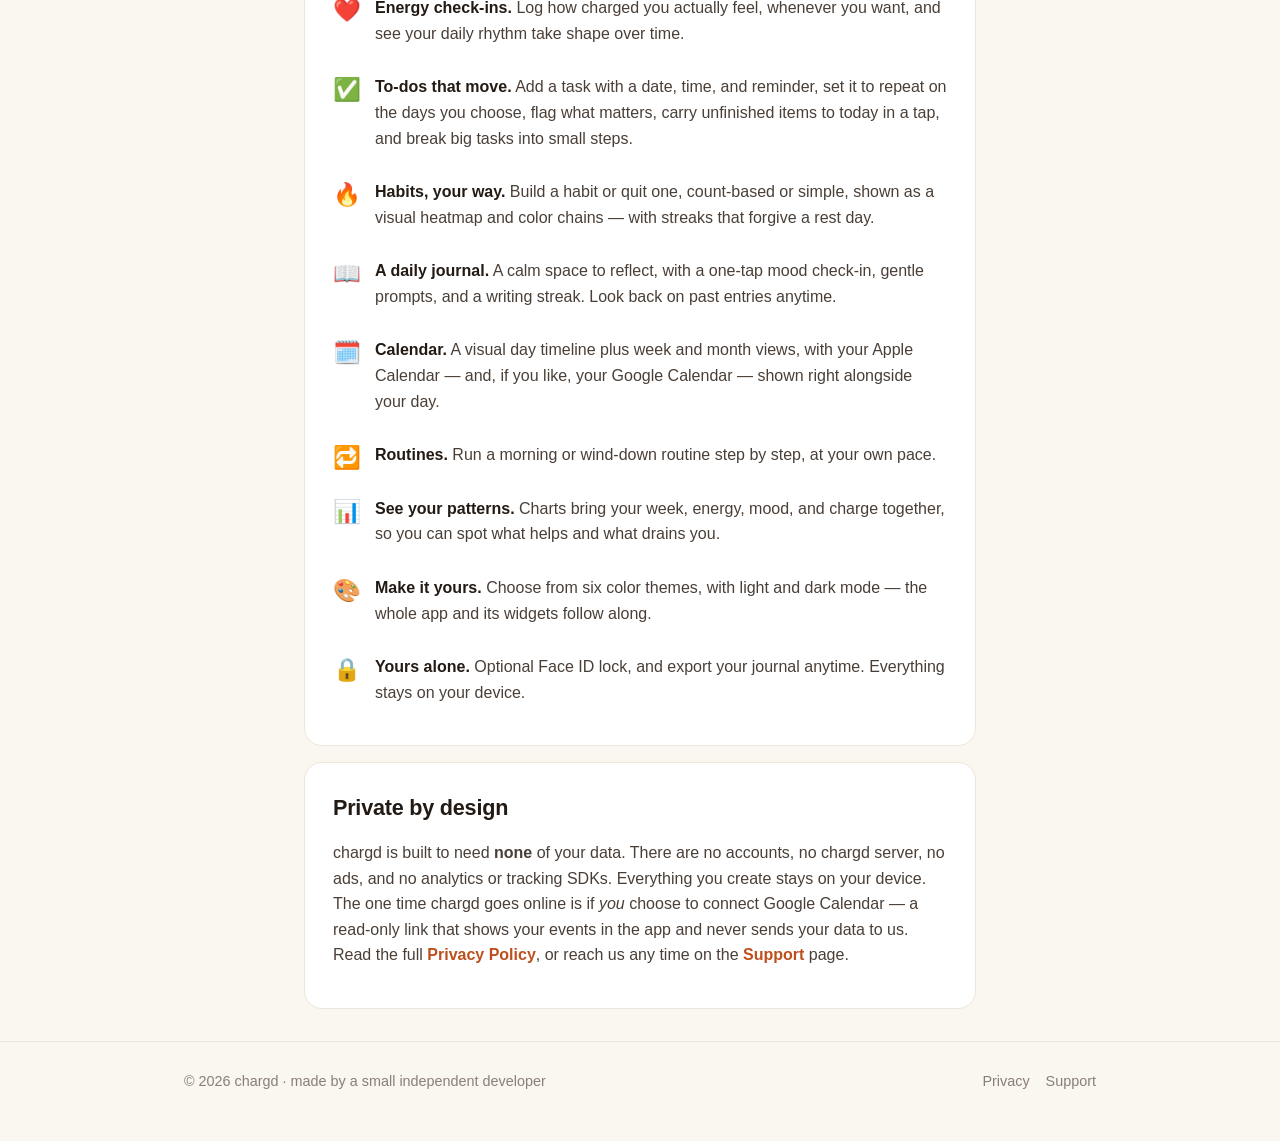
==== commit ad6616d6: "Landing: update for 1.0.1 — charge energy model, themes, repeating to-dos, fresh screenshots" ====
--- a/index.html
+++ b/index.html
@@ -3,8 +3,8 @@
 <head>
 <meta charset="UTF-8">
 <meta name="viewport" content="width=device-width, initial-scale=1.0">
-<title>chargd — Organize your day. Tasks, habits & journaling.</title>
-<meta name="description" content="chargd is a free, native iOS app: build your own home screen of tasks, habits, routines, a calendar, and a daily journal. Watch today charge up as you go. No subscriptions, no ads, no tracking — everything stays on your device.">
+<title>chargd — Manage your day & energy. Tasks, habits & journaling.</title>
+<meta name="description" content="chargd is a free, native iOS app: build your own home screen of tasks, habits, routines, a calendar, and a daily journal. Start each day charged and spend your energy where it matters. No subscriptions, no ads, no tracking — everything stays on your device.">
 <link rel="stylesheet" href="styles.css">
 </head>
 <body>
@@ -26,8 +26,8 @@
 
 <header class="hero">
   <div class="wrap">
-    <h1>Organize your day.</h1>
-    <p class="sub">Plan it, do it, reflect on it — and watch today charge up as you go. Tasks, habits, routines, a calendar, and a daily journal, in one calm native iPhone app. No subscriptions. No ads. No tracking.</p>
+    <h1>Manage your day &amp; energy.</h1>
+    <p class="sub">Plan it, do it, reflect on it. Tasks, habits, routines, a calendar, and a daily journal in one calm native app for iPhone and iPad — with a charge meter that helps you spend your energy where it matters. No subscriptions. No ads. No tracking.</p>
     <div class="pills">
       <span class="pill">100% free</span>
       <span class="pill">No subscriptions</span>
@@ -42,8 +42,8 @@
   <p class="shots-sub">A calm, warm home you actually want to open.</p>
   <div class="shot-row">
     <figure class="shot side"><span class="phone"><img src="images/journal.png" width="200" alt="Daily journal with a one-tap mood and reflection" loading="lazy"></span></figure>
-    <figure class="shot hero"><span class="phone"><img src="images/home.png" width="248" alt="chargd Home — the Charge ring, today's to-dos, journal, and habits" loading="lazy"></span></figure>
-    <figure class="shot side"><span class="phone"><img src="images/habits.png" width="200" alt="Habit heatmap and color streak chains" loading="lazy"></span></figure>
+    <figure class="shot hero"><span class="phone"><img src="images/home.png" width="248" alt="chargd Home — the Charge meter, energy, today's to-dos, and journal" loading="lazy"></span></figure>
+    <figure class="shot side"><span class="phone"><img src="images/charts.png" width="200" alt="Charts — weekly progress, energy, mood, and charge trends" loading="lazy"></span></figure>
   </div>
 </section>
 
@@ -52,19 +52,22 @@
     <h2>What's inside</h2>
     <div class="feat">
       <div class="row"><span class="emoji">🏠</span><p><strong>Build-your-own home.</strong> Arrange and resize a dashboard of widgets — keep what you use, hide what you don't.</p></div>
-      <div class="row"><span class="emoji">⚡</span><p><strong>Charge.</strong> Today's momentum as a filling ring — it charges up as you finish to-dos and keep your habits, and reads "fully charged" when the day's done.</p></div>
-      <div class="row"><span class="emoji">✅</span><p><strong>To-dos that move.</strong> Add a task with a date, time, and reminder, flag what matters, carry unfinished items to today in a tap, and break big tasks into small steps.</p></div>
+      <div class="row"><span class="emoji">⚡</span><p><strong>Charge your energy.</strong> Start each day with a full charge and watch it draw down as you take on to-dos and habits — so you can pace yourself, plan a rest, and avoid overcommitting.</p></div>
+      <div class="row"><span class="emoji">❤️</span><p><strong>Energy check-ins.</strong> Log how charged you actually feel, whenever you want, and see your daily rhythm take shape over time.</p></div>
+      <div class="row"><span class="emoji">✅</span><p><strong>To-dos that move.</strong> Add a task with a date, time, and reminder, set it to repeat on the days you choose, flag what matters, carry unfinished items to today in a tap, and break big tasks into small steps.</p></div>
       <div class="row"><span class="emoji">🔥</span><p><strong>Habits, your way.</strong> Build a habit or quit one, count-based or simple, shown as a visual heatmap and color chains — with streaks that forgive a rest day.</p></div>
       <div class="row"><span class="emoji">📖</span><p><strong>A daily journal.</strong> A calm space to reflect, with a one-tap mood check-in, gentle prompts, and a writing streak. Look back on past entries anytime.</p></div>
-      <div class="row"><span class="emoji">🗓️</span><p><strong>Calendar.</strong> A visual day timeline plus week and month views, so you can see where your time goes.</p></div>
+      <div class="row"><span class="emoji">🗓️</span><p><strong>Calendar.</strong> A visual day timeline plus week and month views, with your Apple Calendar — and, if you like, your Google Calendar — shown right alongside your day.</p></div>
       <div class="row"><span class="emoji">🔁</span><p><strong>Routines.</strong> Run a morning or wind-down routine step by step, at your own pace.</p></div>
-      <div class="row"><span class="emoji">🔒</span><p><strong>Yours alone.</strong> Optional Face ID lock, and export your journal anytime. Everything stays on your iPhone.</p></div>
+      <div class="row"><span class="emoji">📊</span><p><strong>See your patterns.</strong> Charts bring your week, energy, mood, and charge together, so you can spot what helps and what drains you.</p></div>
+      <div class="row"><span class="emoji">🎨</span><p><strong>Make it yours.</strong> Choose from six color themes, with light and dark mode — the whole app and its widgets follow along.</p></div>
+      <div class="row"><span class="emoji">🔒</span><p><strong>Yours alone.</strong> Optional Face ID lock, and export your journal anytime. Everything stays on your device.</p></div>
     </div>
   </section>
 
   <section>
     <h2>Private by design</h2>
-    <p>chargd is built to need <strong>none</strong> of your data. There are no accounts, no servers we control, no ads, and no analytics or tracking SDKs. Everything you create stays on your device. Read the full <a href="privacy.html">Privacy Policy</a>, or reach us any time on the <a href="support.html">Support</a> page.</p>
+    <p>chargd is built to need <strong>none</strong> of your data. There are no accounts, no chargd server, no ads, and no analytics or tracking SDKs. Everything you create stays on your device. The one time chargd goes online is if <em>you</em> choose to connect Google Calendar — a read-only link that shows your events in the app and never sends your data to us. Read the full <a href="privacy.html">Privacy Policy</a>, or reach us any time on the <a href="support.html">Support</a> page.</p>
   </section>
 </main>
 
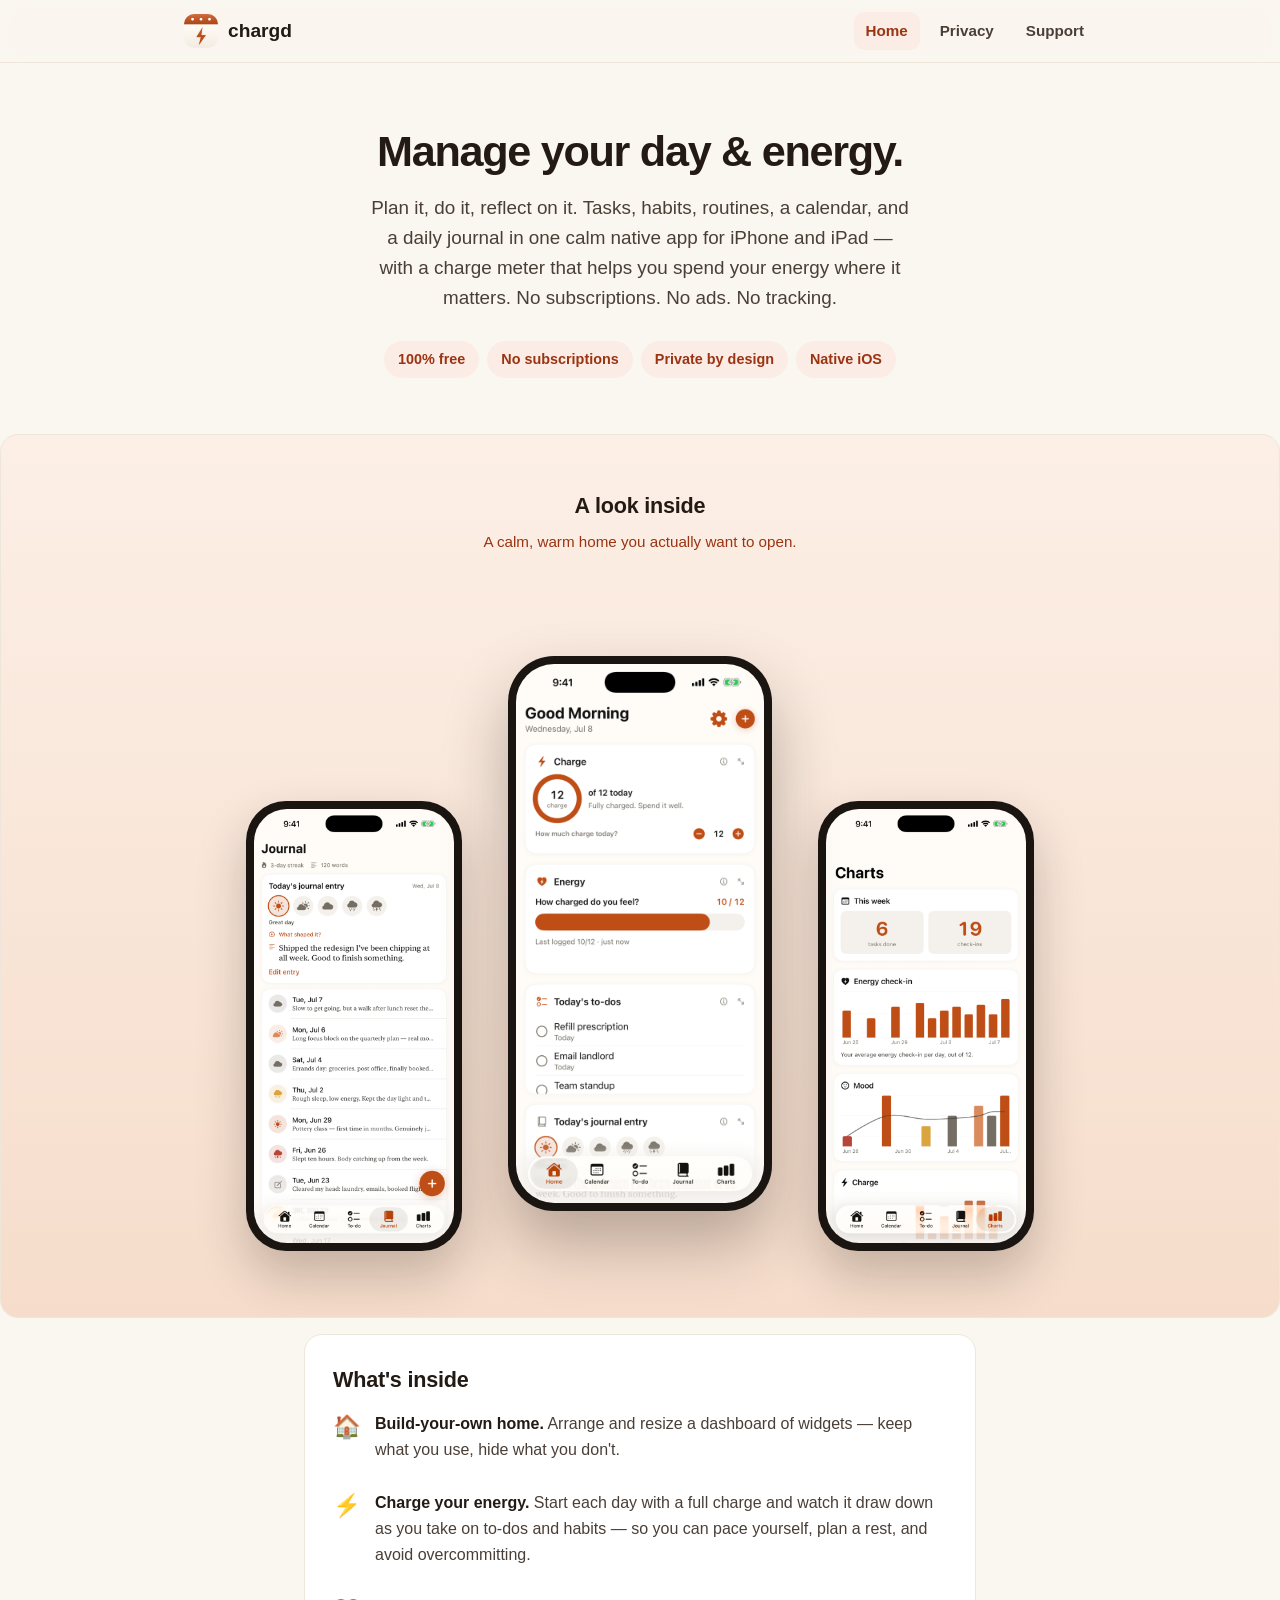
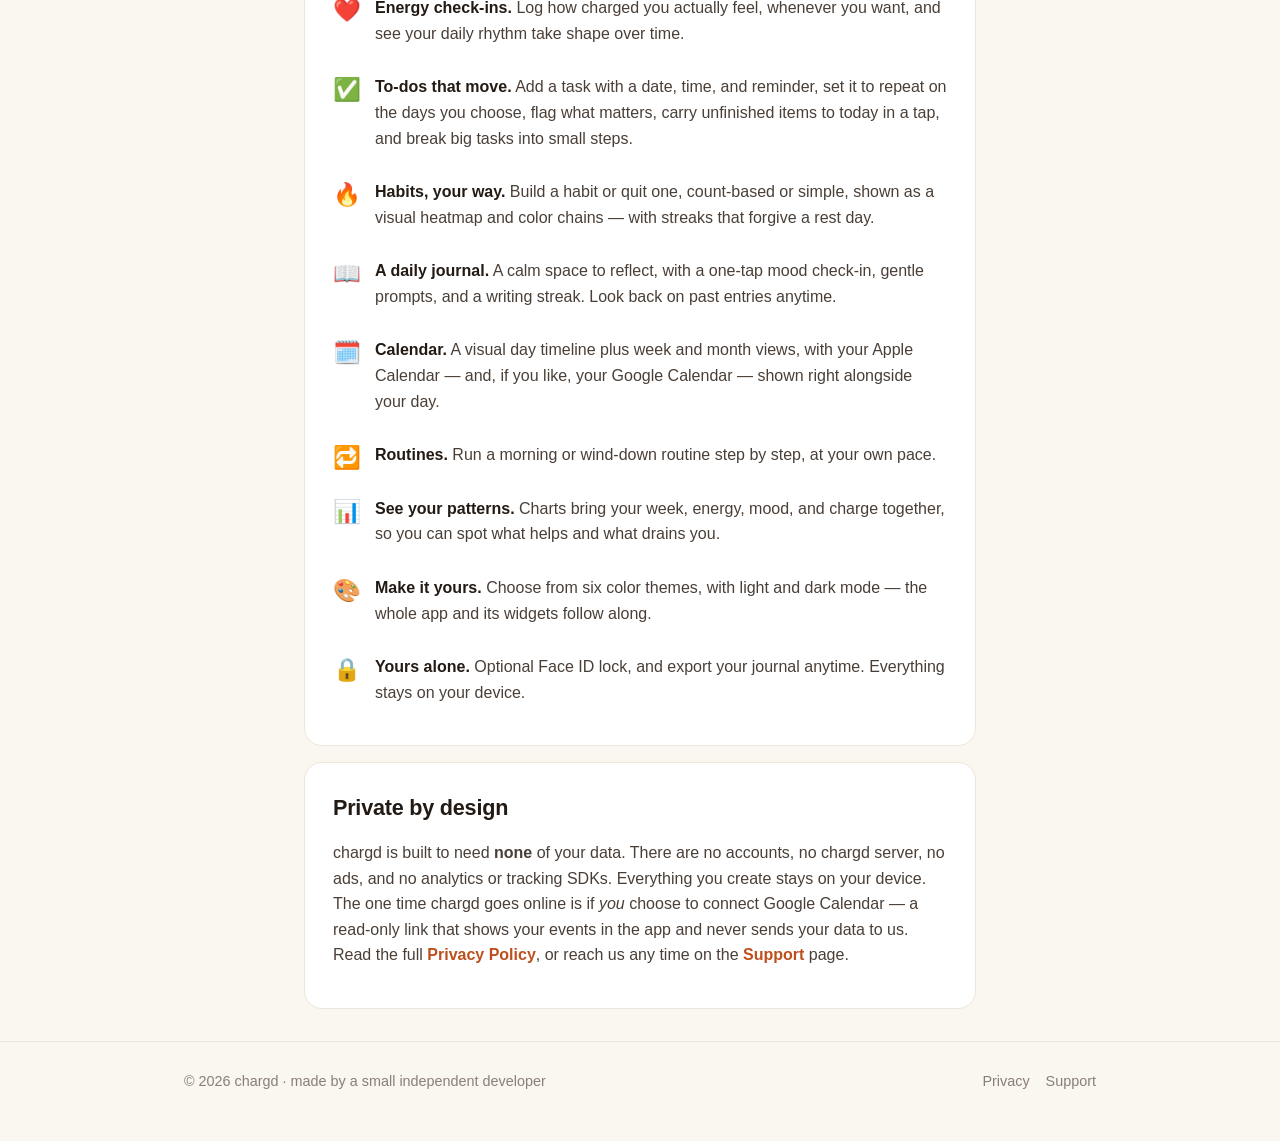
==== commit a88c1205: "Site: use the new app icon as logo + favicon; cache-bust screenshots" ====
--- a/index.html
+++ b/index.html
@@ -6,13 +6,14 @@
 <title>chargd — Manage your day & energy. Tasks, habits & journaling.</title>
 <meta name="description" content="chargd is a free, native iOS app: build your own home screen of tasks, habits, routines, a calendar, and a daily journal. Start each day charged and spend your energy where it matters. No subscriptions, no ads, no tracking — everything stays on your device.">
 <link rel="stylesheet" href="styles.css">
+<link rel="icon" type="image/png" href="icon.png?v=101"><link rel="apple-touch-icon" href="icon.png?v=101"><meta name="theme-color" content="#B45309">
 </head>
 <body>
 <header class="site-header">
   <div class="nav">
     <a class="brand" href="index.html">
       <span class="mark" aria-hidden="true">
-        <svg width="22" height="22" viewBox="0 0 48 48"><path d="M24 7 A17 17 0 1 1 11.5 12.4" fill="none" stroke="#fff" stroke-width="4.2" stroke-linecap="round"/><path d="M26 16 L18 26 H24 L22 33 L31 22 H25 Z" fill="#fff"/></svg>
+        <img src="icon.png?v=101" alt="" width="34" height="34">
       </span>
       <span class="brand-name">chargd</span>
     </a>
@@ -41,9 +42,9 @@
   <h2>A look inside</h2>
   <p class="shots-sub">A calm, warm home you actually want to open.</p>
   <div class="shot-row">
-    <figure class="shot side"><span class="phone"><img src="images/journal.png" width="200" alt="Daily journal with a one-tap mood and reflection" loading="lazy"></span></figure>
-    <figure class="shot hero"><span class="phone"><img src="images/home.png" width="248" alt="chargd Home — the Charge meter, energy, today's to-dos, and journal" loading="lazy"></span></figure>
-    <figure class="shot side"><span class="phone"><img src="images/charts.png" width="200" alt="Charts — weekly progress, energy, mood, and charge trends" loading="lazy"></span></figure>
+    <figure class="shot side"><span class="phone"><img src="images/journal.png?v=101" width="200" alt="Daily journal with a one-tap mood and reflection" loading="lazy"></span></figure>
+    <figure class="shot hero"><span class="phone"><img src="images/home.png?v=101" width="248" alt="chargd Home — the Charge meter, energy, today's to-dos, and journal" loading="lazy"></span></figure>
+    <figure class="shot side"><span class="phone"><img src="images/charts.png?v=101" width="200" alt="Charts — weekly progress, energy, mood, and charge trends" loading="lazy"></span></figure>
   </div>
 </section>
 
--- a/styles.css
+++ b/styles.css
@@ -18,8 +18,9 @@
 .nav{max-width:960px;margin:0 auto;padding:12px 24px;display:flex;align-items:center;justify-content:space-between;gap:16px}
 .brand{display:inline-flex;align-items:center;gap:10px;font-weight:700;font-size:1.2rem;color:var(--ink)}
 .brand:hover{text-decoration:none}
-.brand .mark{width:34px;height:34px;border-radius:10px;background:var(--accent);
+.brand .mark{width:34px;height:34px;border-radius:10px;background:var(--accent);overflow:hidden;
   display:flex;align-items:center;justify-content:center;flex:0 0 auto}
+.brand .mark img{width:100%;height:100%;display:block;object-fit:cover}
 .nav-links{display:flex;align-items:center;gap:8px}
 .nav-links a{color:var(--ink-soft);font-weight:600;font-size:.95rem;padding:7px 12px;border-radius:10px}
 .nav-links a:hover{background:var(--accent-pale);color:var(--accent-deep);text-decoration:none}
